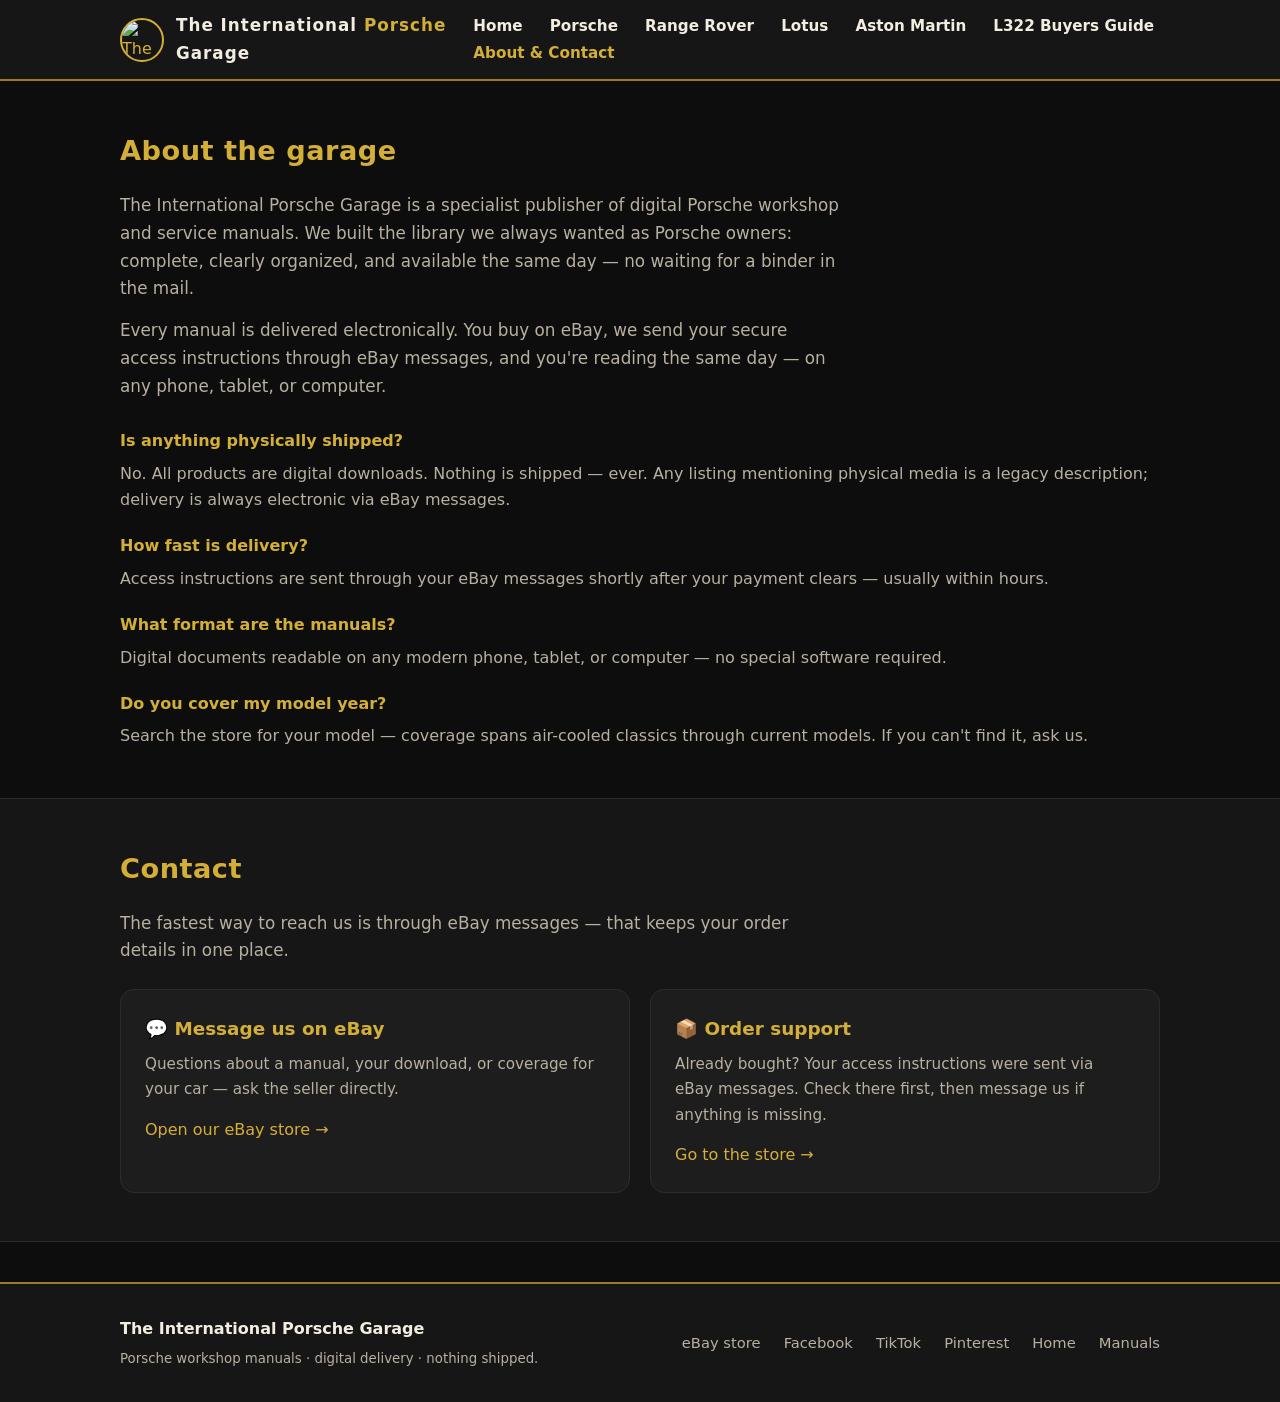
==== about.html @ 95711c68 "Garage site launch: brand pages + L322 buyers guide" ====
<!DOCTYPE html>
<html lang="en">
<head>
  <meta charset="utf-8">
  <meta name="viewport" content="width=device-width, initial-scale=1">
  <title>About &amp; Contact — The International Porsche Garage</title>
  <meta name="description" content="About The International Porsche Garage: digital Porsche workshop manuals with same-day digital delivery. Contact us through eBay messages.">
  <link rel="icon" href="assets/ipg-logo.jpg">
  <link rel="stylesheet" href="styles.css">
</head>
<body>

<header class="site">
  <div class="wrap nav">
    <a class="brand" href="index.html">
      <img src="assets/ipg-logo.jpg" alt="The International Porsche Garage logo">
      <span>The International <em>Porsche</em> Garage</span>
    </a>
    <nav class="links">
      <a href="index.html">Home</a>
      <a href="brands/porsche.html">Porsche</a>
      <a href="brands/range-rover.html">Range Rover</a>
      <a href="brands/lotus.html">Lotus</a>
      <a href="brands/aston-martin.html">Aston Martin</a>
      <a href="l322-buyers-guide.html">L322 Buyers Guide</a>
      <a href="about.html" class="active">About &amp; Contact</a>
    </nav>
  </div>
</header>

<section class="block">
  <div class="wrap">
    <h2>About the garage</h2>
    <p class="lead">The International Porsche Garage is a specialist publisher of digital Porsche workshop and service manuals. We built the library we always wanted as Porsche owners: complete, clearly organized, and available the same day — no waiting for a binder in the mail.</p>
    <p class="lead" style="margin-top:14px;">Every manual is delivered electronically. You buy on eBay, we send your secure access instructions through eBay messages, and you're reading the same day — on any phone, tablet, or computer.</p>

    <dl class="faq" style="margin-top:28px;">
      <dt>Is anything physically shipped?</dt>
      <dd>No. All products are digital downloads. Nothing is shipped — ever. Any listing mentioning physical media is a legacy description; delivery is always electronic via eBay messages.</dd>
      <dt>How fast is delivery?</dt>
      <dd>Access instructions are sent through your eBay messages shortly after your payment clears — usually within hours.</dd>
      <dt>What format are the manuals?</dt>
      <dd>Digital documents readable on any modern phone, tablet, or computer — no special software required.</dd>
      <dt>Do you cover my model year?</dt>
      <dd>Search the store for your model — coverage spans air-cooled classics through current models. If you can't find it, ask us.</dd>
    </dl>
  </div>
</section>

<section class="block alt">
  <div class="wrap">
    <h2>Contact</h2>
    <p class="lead">The fastest way to reach us is through eBay messages — that keeps your order details in one place.</p>
    <div class="grid" style="margin-top:24px;">
      <div class="card">
        <h3>💬 Message us on eBay</h3>
        <p>Questions about a manual, your download, or coverage for your car — ask the seller directly.</p>
        <a href="https://ebay.com/inf/internationalporschegarage?mkcid=1&mkrid=711-53200-19255-0&siteid=0&campid=5339212462&toolid=80008&mkevt=1" rel="noopener">Open our eBay store →</a>
      </div>
      <div class="card">
        <h3>📦 Order support</h3>
        <p>Already bought? Your access instructions were sent via eBay messages. Check there first, then message us if anything is missing.</p>
        <a href="https://ebay.com/inf/internationalporschegarage?mkcid=1&mkrid=711-53200-19255-0&siteid=0&campid=5339212462&toolid=80008&mkevt=1" rel="noopener">Go to the store →</a>
      </div>
    </div>
  </div>
</section>

<footer class="site">
  <div class="wrap">
    <div>
      <strong>The International Porsche Garage</strong>
      <small>Porsche workshop manuals · digital delivery · nothing shipped.</small>
    </div>
    <div class="links">
      <a href="https://ebay.com/inf/internationalporschegarage?mkcid=1&mkrid=711-53200-19255-0&siteid=0&campid=5339212462&toolid=80008&mkevt=1" rel="noopener">eBay store</a>
      <a href="https://www.facebook.com/theinternationalporschegarage" rel="noopener">Facebook</a>
      <a href="https://www.tiktok.com/@theinternationalporsche" rel="noopener">TikTok</a>
      <a href="https://www.pinterest.com/theinternationalporschegarage/" rel="noopener">Pinterest</a>
      <a href="index.html">Home</a>
      <a href="manuals.html">Manuals</a>
    </div>
  </div>
</footer>

</body>
</html>
---- styles.css ----
/* The International Porsche Garage — black & gold theme */
:root {
  --black: #0d0d0d;
  --coal: #161616;
  --panel: #1d1d1d;
  --gold: #d4af37;
  --gold-soft: #e8c766;
  --gold-dim: #9a7c26;
  --text: #f2ede0;
  --muted: #b8b0a0;
  --line: #2c2c2c;
}
* { box-sizing: border-box; margin: 0; padding: 0; }
html { scroll-behavior: smooth; }
body {
  font-family: "Segoe UI", system-ui, -apple-system, Helvetica, Arial, sans-serif;
  background: var(--black);
  color: var(--text);
  line-height: 1.65;
}
a { color: var(--gold); text-decoration: none; }
a:hover { color: var(--gold-soft); text-decoration: underline; }
.wrap { max-width: 1080px; margin: 0 auto; padding: 0 20px; }

/* Header */
header.site {
  background: var(--coal);
  border-bottom: 2px solid var(--gold-dim);
  position: sticky; top: 0; z-index: 50;
}
.nav { display: flex; align-items: center; justify-content: space-between; padding: 12px 20px; }
.brand { display: flex; align-items: center; gap: 12px; }
.brand img { width: 44px; height: 44px; border-radius: 50%; border: 2px solid var(--gold); object-fit: cover; }
.brand span { font-weight: 800; letter-spacing: 1px; font-size: 1.05rem; color: var(--text); }
.brand span em { color: var(--gold); font-style: normal; }
nav.links a { margin-left: 22px; font-weight: 600; font-size: .95rem; color: var(--text); }
nav.links a:hover, nav.links a.active { color: var(--gold); text-decoration: none; }

/* Hero */
.hero {
  text-align: center;
  padding: 64px 20px 56px;
  background: radial-gradient(ellipse at 50% 0%, #222 0%, var(--black) 70%);
}
.hero img.logo {
  width: 150px; height: 150px; border-radius: 50%;
  border: 4px solid var(--gold);
  box-shadow: 0 0 40px rgba(212,175,55,.25);
  object-fit: cover; margin-bottom: 22px;
}
.hero h1 { font-size: 2.4rem; letter-spacing: 1px; margin-bottom: 10px; }
.hero h1 .gold { color: var(--gold); }
.hero p.tag { color: var(--muted); font-size: 1.15rem; max-width: 640px; margin: 0 auto 28px; }
.btn {
  display: inline-block; background: var(--gold); color: #111;
  font-weight: 800; letter-spacing: .5px;
  padding: 14px 34px; border-radius: 999px; font-size: 1rem;
  border: 2px solid var(--gold);
}
.btn:hover { background: var(--gold-soft); color: #111; text-decoration: none; }
.btn.ghost { background: transparent; color: var(--gold); margin-left: 12px; }
.btn.ghost:hover { background: rgba(212,175,55,.12); color: var(--gold-soft); }

/* Sections */
section.block { padding: 48px 0; }
section.block.alt { background: var(--coal); border-top: 1px solid var(--line); border-bottom: 1px solid var(--line); }
h2 { color: var(--gold); font-size: 1.7rem; margin-bottom: 18px; letter-spacing: .5px; }
h2.center, .center { text-align: center; }
p.lead { color: var(--muted); font-size: 1.05rem; max-width: 720px; }
.grid { display: grid; grid-template-columns: repeat(auto-fit, minmax(240px, 1fr)); gap: 20px; margin-top: 28px; }
.card {
  background: var(--panel); border: 1px solid var(--line); border-radius: 14px;
  padding: 24px; transition: transform .15s, border-color .15s;
}
.card:hover { transform: translateY(-3px); border-color: var(--gold-dim); }
.card h3 { color: var(--gold); margin-bottom: 8px; font-size: 1.15rem; }
.card p { color: var(--muted); font-size: .95rem; margin-bottom: 14px; }
.card .price { color: var(--text); font-weight: 700; margin-bottom: 14px; display: block; }
.steps { display: grid; grid-template-columns: repeat(auto-fit, minmax(220px, 1fr)); gap: 20px; margin-top: 24px; }
.step { background: var(--panel); border: 1px solid var(--line); border-radius: 14px; padding: 24px; }
.step .num {
  display: inline-flex; width: 40px; height: 40px; border-radius: 50%;
  background: var(--gold); color: #111; font-weight: 800;
  align-items: center; justify-content: center; margin-bottom: 12px;
}
.step h3 { margin-bottom: 8px; }
.step p { color: var(--muted); font-size: .95rem; }

/* Footer */
footer.site { background: var(--coal); border-top: 2px solid var(--gold-dim); padding: 32px 20px; margin-top: 40px; }
footer.site .wrap { display: flex; flex-wrap: wrap; gap: 24px; justify-content: space-between; align-items: center; }
footer.site small { color: var(--muted); display: block; margin-top: 6px; }
footer.site .links a { margin-left: 18px; font-size: .92rem; color: var(--muted); }
footer.site .links a:hover { color: var(--gold); }

/* FAQ / about */
.faq dt { color: var(--gold); font-weight: 700; margin-top: 20px; }
.faq dd { color: var(--muted); margin-top: 6px; }
.note {
  background: rgba(212,175,55,.08); border-left: 4px solid var(--gold);
  padding: 16px 20px; border-radius: 0 10px 10px 0; margin: 24px 0; color: var(--muted);
}
@media (max-width: 640px) {
  .hero h1 { font-size: 1.8rem; }
  nav.links a { margin-left: 14px; font-size: .85rem; }
  .btn.ghost { margin-left: 0; margin-top: 12px; }
}

/* Brand pages */
.brand-hero { padding: 56px 20px 44px; }
ul.ticks { list-style: none; margin: 18px 0; }
ul.ticks li { color: var(--muted); padding: 6px 0 6px 30px; position: relative; }
ul.ticks li::before { content: "✓"; color: var(--gold); position: absolute; left: 4px; font-weight: 800; }
.buybox {
  background: var(--panel); border: 2px solid var(--gold-dim); border-radius: 14px;
  padding: 28px; margin: 24px auto 0; max-width: 680px; text-align: center;
}
.buybox h3 { color: var(--gold); margin-bottom: 10px; }
.buybox .muted, p.muted { color: var(--muted); font-size: .95rem; }
.gallery {
  display: grid; grid-template-columns: repeat(auto-fill, minmax(200px, 1fr));
  gap: 16px; margin-top: 28px;
}
.gallery figure {
  background: var(--panel); border: 1px solid var(--line); border-radius: 12px;
  overflow: hidden; margin: 0;
}
.gallery img { width: 100%; height: 190px; object-fit: cover; display: block; }
.gallery figcaption { color: var(--muted); font-size: .82rem; padding: 10px 12px; text-transform: capitalize; }

/* Brand hub cards */
.brand-card { overflow: hidden; }
.brand-card img { width: 100%; height: 190px; object-fit: cover; border-radius: 10px; margin-bottom: 14px; display: block; }
.save { color: var(--gold-soft); font-weight: 700; }

/* Admin tool */
.admin-wrap { max-width: 760px; margin: 0 auto; padding: 24px 20px 60px; }
.passgate { text-align: center; padding: 60px 20px; }
.passgate input, .admin input[type=text], .admin input[type=url], .admin textarea, .admin select {
  width: 100%; background: var(--panel); border: 1px solid var(--line); color: var(--text);
  border-radius: 10px; padding: 12px 14px; font-size: 1rem; margin: 6px 0 14px; font-family: inherit;
}
.admin textarea { min-height: 90px; }
.admin label { color: var(--gold); font-weight: 700; display: block; margin-top: 18px; }
.admin .hint { color: var(--muted); font-size: .88rem; margin-top: -8px; margin-bottom: 8px; }
.tabs { display: flex; gap: 8px; flex-wrap: wrap; margin: 20px 0; }
.tabs button {
  flex: 1 1 0; min-width: 120px; background: var(--panel); border: 1px solid var(--line);
  color: var(--text); border-radius: 999px; padding: 12px 8px; font-weight: 700; font-size: .95rem;
}
.tabs button.active { background: var(--gold); color: #111; border-color: var(--gold); }
.thumbs { display: flex; flex-wrap: wrap; gap: 10px; margin-top: 12px; }
.thumb { position: relative; width: 96px; }
.thumb img { width: 96px; height: 96px; object-fit: cover; border-radius: 10px; border: 1px solid var(--line); display: block; }
.thumb.hero img { border: 3px solid var(--gold); }
.thumb .x {
  position: absolute; top: -8px; right: -8px; width: 26px; height: 26px; border-radius: 50%;
  background: #a33; color: #fff; border: none; font-weight: 800; font-size: 14px; line-height: 1;
}
.thumb .makero {
  position: absolute; bottom: -8px; left: 4px; font-size: .68rem; background: var(--gold);
  color: #111; border: none; border-radius: 999px; padding: 2px 8px; font-weight: 700;
}
.prod { background: var(--panel); border: 1px solid var(--line); border-radius: 12px; padding: 16px; margin: 12px 0; }
.prod .row { display: flex; gap: 10px; }
.savebar { position: sticky; bottom: 0; background: var(--coal); border-top: 2px solid var(--gold-dim); padding: 14px 20px; display: flex; gap: 10px; margin: 24px -20px 0; }
.savebar .btn { flex: 1; padding: 14px 10px; font-size: .95rem; }
.bigbtn { display: block; width: 100%; margin: 10px 0; }
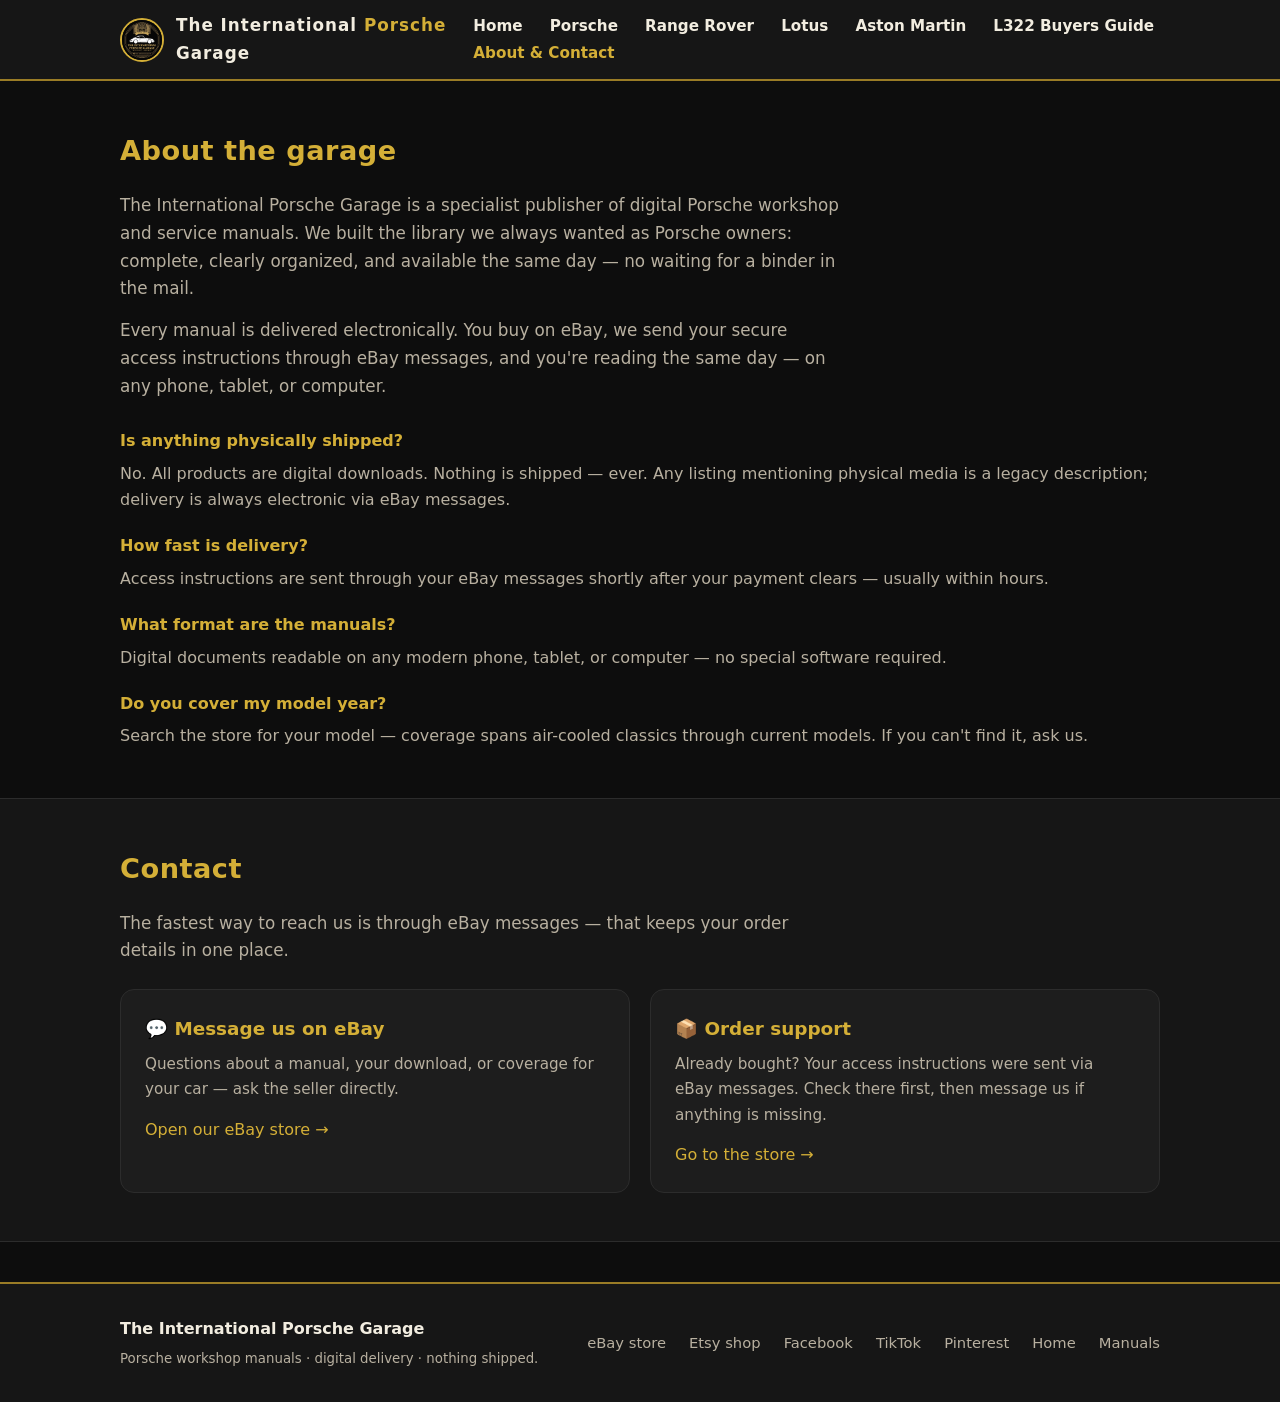
==== commit 4a4b965f: "Add Etsy shop links (hero, footers, how-to-buy)" ====
--- a/about.html
+++ b/about.html
@@ -74,6 +74,7 @@
     </div>
     <div class="links">
       <a href="https://ebay.com/inf/internationalporschegarage?mkcid=1&mkrid=711-53200-19255-0&siteid=0&campid=5339212462&toolid=80008&mkevt=1" rel="noopener">eBay store</a>
+      <a href="https://internationalgarage.etsy.com" rel="noopener">Etsy shop</a>
       <a href="https://www.facebook.com/theinternationalporschegarage" rel="noopener">Facebook</a>
       <a href="https://www.tiktok.com/@theinternationalporsche" rel="noopener">TikTok</a>
       <a href="https://www.pinterest.com/theinternationalporschegarage/" rel="noopener">Pinterest</a>
--- a/styles.css
+++ b/styles.css
@@ -117,6 +117,8 @@
 }
 .buybox h3 { color: var(--gold); margin-bottom: 10px; }
 .buybox .muted, p.muted { color: var(--muted); font-size: .95rem; }
+.buy-links { display: flex; flex-wrap: wrap; gap: 8px 22px; margin-top: 12px; }
+.buy-links a { white-space: nowrap; }
 .gallery {
   display: grid; grid-template-columns: repeat(auto-fill, minmax(200px, 1fr));
   gap: 16px; margin-top: 28px;
@@ -132,6 +134,13 @@
 .brand-card { overflow: hidden; }
 .brand-card img { width: 100%; height: 190px; object-fit: cover; border-radius: 10px; margin-bottom: 14px; display: block; }
 .save { color: var(--gold-soft); font-weight: 700; }
+
+/* Video embeds */
+.videos { display: grid; grid-template-columns: repeat(auto-fill, minmax(300px, 1fr)); gap: 16px; margin-top: 28px; }
+.videos figure { background: var(--panel); border: 1px solid var(--line); border-radius: 12px; overflow: hidden; margin: 0; }
+.video-wrap { position: relative; padding-bottom: 56.25%; height: 0; }
+.video-wrap iframe, .video-wrap video { position: absolute; top: 0; left: 0; width: 100%; height: 100%; border: 0; }
+.videos figcaption { color: var(--muted); font-size: .82rem; padding: 10px 12px; }
 
 /* Admin tool */
 .admin-wrap { max-width: 760px; margin: 0 auto; padding: 24px 20px 60px; }
@@ -166,3 +175,10 @@
 .savebar { position: sticky; bottom: 0; background: var(--coal); border-top: 2px solid var(--gold-dim); padding: 14px 20px; display: flex; gap: 10px; margin: 24px -20px 0; }
 .savebar .btn { flex: 1; padding: 14px 10px; font-size: .95rem; }
 .bigbtn { display: block; width: 100%; margin: 10px 0; }
+
+/* Newsletter signup + bundle */
+.signup { display: flex; gap: 10px; justify-content: center; margin: 18px auto 10px; max-width: 520px; flex-wrap: wrap; }
+.signup input[type=email] { flex: 1; min-width: 220px; background: var(--panel); border: 1px solid var(--line); color: var(--text); border-radius: 10px; padding: 12px 14px; font-size: 1rem; }
+.signup input[type=email]:focus { outline: none; border-color: var(--gold); }
+.signup .btn { border: none; cursor: pointer; }
+.bundle-price { font-size: 1.4rem; color: var(--gold); font-weight: 800; }
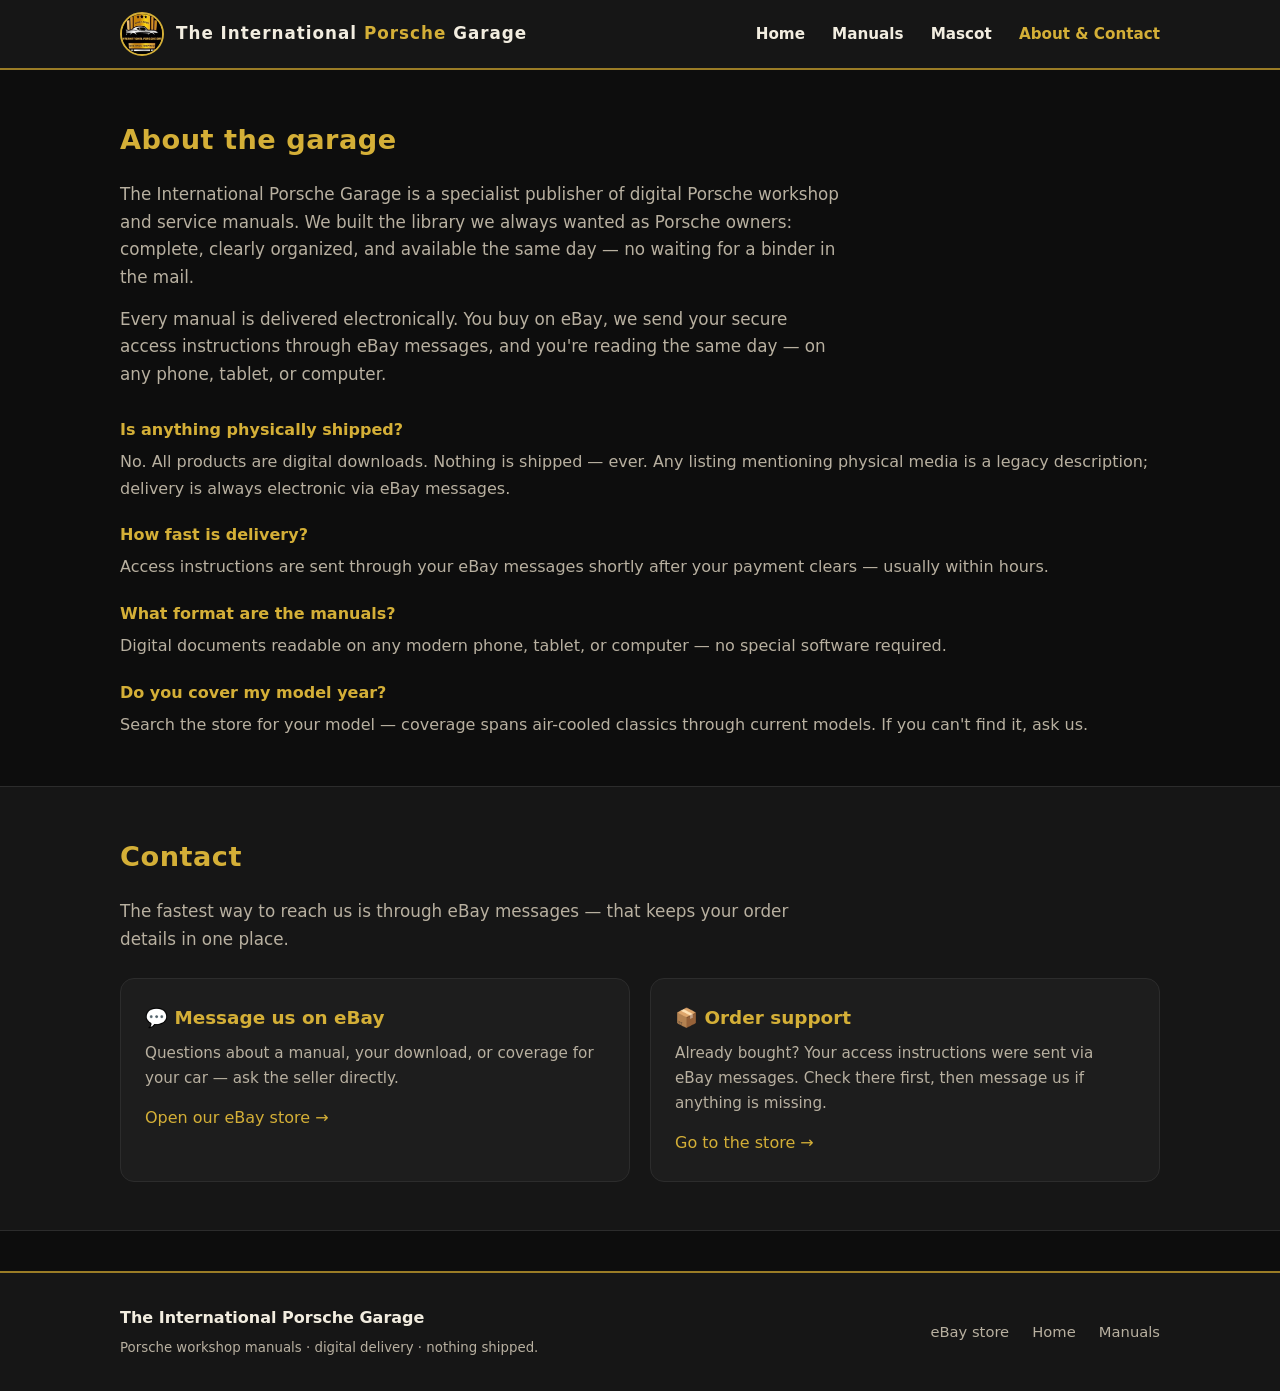
==== commit a81540df: "Add mascot page with 3 videos + nav links" ====
--- a/about.html
+++ b/about.html
@@ -18,11 +18,8 @@
     </a>
     <nav class="links">
       <a href="index.html">Home</a>
-      <a href="brands/porsche.html">Porsche</a>
-      <a href="brands/range-rover.html">Range Rover</a>
-      <a href="brands/lotus.html">Lotus</a>
-      <a href="brands/aston-martin.html">Aston Martin</a>
-      <a href="l322-buyers-guide.html">L322 Buyers Guide</a>
+      <a href="manuals.html">Manuals</a>
+      <a href="mascot.html">Mascot</a>
       <a href="about.html" class="active">About &amp; Contact</a>
     </nav>
   </div>
@@ -74,10 +71,6 @@
     </div>
     <div class="links">
       <a href="https://ebay.com/inf/internationalporschegarage?mkcid=1&mkrid=711-53200-19255-0&siteid=0&campid=5339212462&toolid=80008&mkevt=1" rel="noopener">eBay store</a>
-      <a href="https://internationalgarage.etsy.com" rel="noopener">Etsy shop</a>
-      <a href="https://www.facebook.com/theinternationalporschegarage" rel="noopener">Facebook</a>
-      <a href="https://www.tiktok.com/@theinternationalporsche" rel="noopener">TikTok</a>
-      <a href="https://www.pinterest.com/theinternationalporschegarage/" rel="noopener">Pinterest</a>
       <a href="index.html">Home</a>
       <a href="manuals.html">Manuals</a>
     </div>
--- a/styles.css
+++ b/styles.css
@@ -105,80 +105,3 @@
   nav.links a { margin-left: 14px; font-size: .85rem; }
   .btn.ghost { margin-left: 0; margin-top: 12px; }
 }
-
-/* Brand pages */
-.brand-hero { padding: 56px 20px 44px; }
-ul.ticks { list-style: none; margin: 18px 0; }
-ul.ticks li { color: var(--muted); padding: 6px 0 6px 30px; position: relative; }
-ul.ticks li::before { content: "✓"; color: var(--gold); position: absolute; left: 4px; font-weight: 800; }
-.buybox {
-  background: var(--panel); border: 2px solid var(--gold-dim); border-radius: 14px;
-  padding: 28px; margin: 24px auto 0; max-width: 680px; text-align: center;
-}
-.buybox h3 { color: var(--gold); margin-bottom: 10px; }
-.buybox .muted, p.muted { color: var(--muted); font-size: .95rem; }
-.buy-links { display: flex; flex-wrap: wrap; gap: 8px 22px; margin-top: 12px; }
-.buy-links a { white-space: nowrap; }
-.gallery {
-  display: grid; grid-template-columns: repeat(auto-fill, minmax(200px, 1fr));
-  gap: 16px; margin-top: 28px;
-}
-.gallery figure {
-  background: var(--panel); border: 1px solid var(--line); border-radius: 12px;
-  overflow: hidden; margin: 0;
-}
-.gallery img { width: 100%; height: 190px; object-fit: cover; display: block; }
-.gallery figcaption { color: var(--muted); font-size: .82rem; padding: 10px 12px; text-transform: capitalize; }
-
-/* Brand hub cards */
-.brand-card { overflow: hidden; }
-.brand-card img { width: 100%; height: 190px; object-fit: cover; border-radius: 10px; margin-bottom: 14px; display: block; }
-.save { color: var(--gold-soft); font-weight: 700; }
-
-/* Video embeds */
-.videos { display: grid; grid-template-columns: repeat(auto-fill, minmax(300px, 1fr)); gap: 16px; margin-top: 28px; }
-.videos figure { background: var(--panel); border: 1px solid var(--line); border-radius: 12px; overflow: hidden; margin: 0; }
-.video-wrap { position: relative; padding-bottom: 56.25%; height: 0; }
-.video-wrap iframe, .video-wrap video { position: absolute; top: 0; left: 0; width: 100%; height: 100%; border: 0; }
-.videos figcaption { color: var(--muted); font-size: .82rem; padding: 10px 12px; }
-
-/* Admin tool */
-.admin-wrap { max-width: 760px; margin: 0 auto; padding: 24px 20px 60px; }
-.passgate { text-align: center; padding: 60px 20px; }
-.passgate input, .admin input[type=text], .admin input[type=url], .admin textarea, .admin select {
-  width: 100%; background: var(--panel); border: 1px solid var(--line); color: var(--text);
-  border-radius: 10px; padding: 12px 14px; font-size: 1rem; margin: 6px 0 14px; font-family: inherit;
-}
-.admin textarea { min-height: 90px; }
-.admin label { color: var(--gold); font-weight: 700; display: block; margin-top: 18px; }
-.admin .hint { color: var(--muted); font-size: .88rem; margin-top: -8px; margin-bottom: 8px; }
-.tabs { display: flex; gap: 8px; flex-wrap: wrap; margin: 20px 0; }
-.tabs button {
-  flex: 1 1 0; min-width: 120px; background: var(--panel); border: 1px solid var(--line);
-  color: var(--text); border-radius: 999px; padding: 12px 8px; font-weight: 700; font-size: .95rem;
-}
-.tabs button.active { background: var(--gold); color: #111; border-color: var(--gold); }
-.thumbs { display: flex; flex-wrap: wrap; gap: 10px; margin-top: 12px; }
-.thumb { position: relative; width: 96px; }
-.thumb img { width: 96px; height: 96px; object-fit: cover; border-radius: 10px; border: 1px solid var(--line); display: block; }
-.thumb.hero img { border: 3px solid var(--gold); }
-.thumb .x {
-  position: absolute; top: -8px; right: -8px; width: 26px; height: 26px; border-radius: 50%;
-  background: #a33; color: #fff; border: none; font-weight: 800; font-size: 14px; line-height: 1;
-}
-.thumb .makero {
-  position: absolute; bottom: -8px; left: 4px; font-size: .68rem; background: var(--gold);
-  color: #111; border: none; border-radius: 999px; padding: 2px 8px; font-weight: 700;
-}
-.prod { background: var(--panel); border: 1px solid var(--line); border-radius: 12px; padding: 16px; margin: 12px 0; }
-.prod .row { display: flex; gap: 10px; }
-.savebar { position: sticky; bottom: 0; background: var(--coal); border-top: 2px solid var(--gold-dim); padding: 14px 20px; display: flex; gap: 10px; margin: 24px -20px 0; }
-.savebar .btn { flex: 1; padding: 14px 10px; font-size: .95rem; }
-.bigbtn { display: block; width: 100%; margin: 10px 0; }
-
-/* Newsletter signup + bundle */
-.signup { display: flex; gap: 10px; justify-content: center; margin: 18px auto 10px; max-width: 520px; flex-wrap: wrap; }
-.signup input[type=email] { flex: 1; min-width: 220px; background: var(--panel); border: 1px solid var(--line); color: var(--text); border-radius: 10px; padding: 12px 14px; font-size: 1rem; }
-.signup input[type=email]:focus { outline: none; border-color: var(--gold); }
-.signup .btn { border: none; cursor: pointer; }
-.bundle-price { font-size: 1.4rem; color: var(--gold); font-weight: 800; }
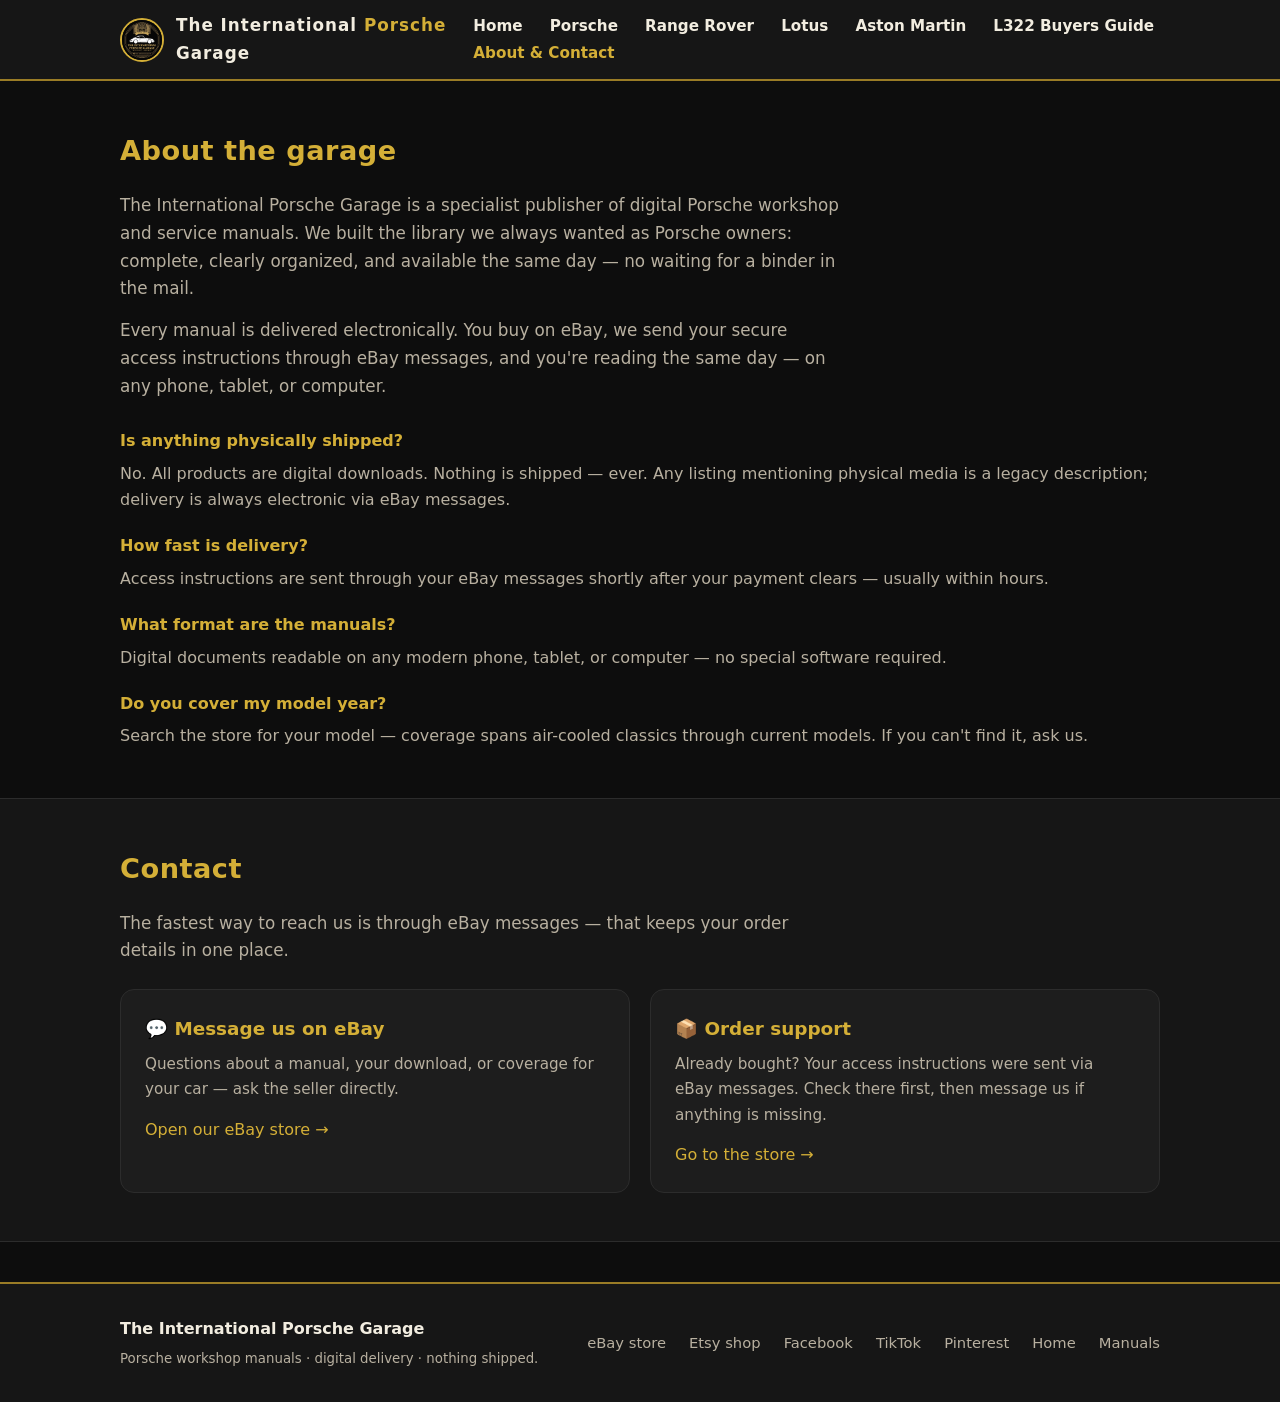
==== commit b70c87d1: "Sync new buyers-guide videos to brand pages" ====
--- a/about.html
+++ b/about.html
@@ -18,8 +18,11 @@
     </a>
     <nav class="links">
       <a href="index.html">Home</a>
-      <a href="manuals.html">Manuals</a>
-      <a href="mascot.html">Mascot</a>
+      <a href="brands/porsche.html">Porsche</a>
+      <a href="brands/range-rover.html">Range Rover</a>
+      <a href="brands/lotus.html">Lotus</a>
+      <a href="brands/aston-martin.html">Aston Martin</a>
+      <a href="l322-buyers-guide.html">L322 Buyers Guide</a>
       <a href="about.html" class="active">About &amp; Contact</a>
     </nav>
   </div>
@@ -71,6 +74,10 @@
     </div>
     <div class="links">
       <a href="https://ebay.com/inf/internationalporschegarage?mkcid=1&mkrid=711-53200-19255-0&siteid=0&campid=5339212462&toolid=80008&mkevt=1" rel="noopener">eBay store</a>
+      <a href="https://internationalgarage.etsy.com" rel="noopener">Etsy shop</a>
+      <a href="https://www.facebook.com/theinternationalporschegarage" rel="noopener">Facebook</a>
+      <a href="https://www.tiktok.com/@theinternationalporsche" rel="noopener">TikTok</a>
+      <a href="https://www.pinterest.com/theinternationalporschegarage/" rel="noopener">Pinterest</a>
       <a href="index.html">Home</a>
       <a href="manuals.html">Manuals</a>
     </div>
--- a/styles.css
+++ b/styles.css
@@ -105,3 +105,80 @@
   nav.links a { margin-left: 14px; font-size: .85rem; }
   .btn.ghost { margin-left: 0; margin-top: 12px; }
 }
+
+/* Brand pages */
+.brand-hero { padding: 56px 20px 44px; }
+ul.ticks { list-style: none; margin: 18px 0; }
+ul.ticks li { color: var(--muted); padding: 6px 0 6px 30px; position: relative; }
+ul.ticks li::before { content: "✓"; color: var(--gold); position: absolute; left: 4px; font-weight: 800; }
+.buybox {
+  background: var(--panel); border: 2px solid var(--gold-dim); border-radius: 14px;
+  padding: 28px; margin: 24px auto 0; max-width: 680px; text-align: center;
+}
+.buybox h3 { color: var(--gold); margin-bottom: 10px; }
+.buybox .muted, p.muted { color: var(--muted); font-size: .95rem; }
+.buy-links { display: flex; flex-wrap: wrap; gap: 8px 22px; margin-top: 12px; }
+.buy-links a { white-space: nowrap; }
+.gallery {
+  display: grid; grid-template-columns: repeat(auto-fill, minmax(200px, 1fr));
+  gap: 16px; margin-top: 28px;
+}
+.gallery figure {
+  background: var(--panel); border: 1px solid var(--line); border-radius: 12px;
+  overflow: hidden; margin: 0;
+}
+.gallery img { width: 100%; height: 190px; object-fit: cover; display: block; }
+.gallery figcaption { color: var(--muted); font-size: .82rem; padding: 10px 12px; text-transform: capitalize; }
+
+/* Brand hub cards */
+.brand-card { overflow: hidden; }
+.brand-card img { width: 100%; height: 190px; object-fit: cover; border-radius: 10px; margin-bottom: 14px; display: block; }
+.save { color: var(--gold-soft); font-weight: 700; }
+
+/* Video embeds */
+.videos { display: grid; grid-template-columns: repeat(auto-fill, minmax(300px, 1fr)); gap: 16px; margin-top: 28px; }
+.videos figure { background: var(--panel); border: 1px solid var(--line); border-radius: 12px; overflow: hidden; margin: 0; }
+.video-wrap { position: relative; padding-bottom: 56.25%; height: 0; }
+.video-wrap iframe, .video-wrap video { position: absolute; top: 0; left: 0; width: 100%; height: 100%; border: 0; }
+.videos figcaption { color: var(--muted); font-size: .82rem; padding: 10px 12px; }
+
+/* Admin tool */
+.admin-wrap { max-width: 760px; margin: 0 auto; padding: 24px 20px 60px; }
+.passgate { text-align: center; padding: 60px 20px; }
+.passgate input, .admin input[type=text], .admin input[type=url], .admin textarea, .admin select {
+  width: 100%; background: var(--panel); border: 1px solid var(--line); color: var(--text);
+  border-radius: 10px; padding: 12px 14px; font-size: 1rem; margin: 6px 0 14px; font-family: inherit;
+}
+.admin textarea { min-height: 90px; }
+.admin label { color: var(--gold); font-weight: 700; display: block; margin-top: 18px; }
+.admin .hint { color: var(--muted); font-size: .88rem; margin-top: -8px; margin-bottom: 8px; }
+.tabs { display: flex; gap: 8px; flex-wrap: wrap; margin: 20px 0; }
+.tabs button {
+  flex: 1 1 0; min-width: 120px; background: var(--panel); border: 1px solid var(--line);
+  color: var(--text); border-radius: 999px; padding: 12px 8px; font-weight: 700; font-size: .95rem;
+}
+.tabs button.active { background: var(--gold); color: #111; border-color: var(--gold); }
+.thumbs { display: flex; flex-wrap: wrap; gap: 10px; margin-top: 12px; }
+.thumb { position: relative; width: 96px; }
+.thumb img { width: 96px; height: 96px; object-fit: cover; border-radius: 10px; border: 1px solid var(--line); display: block; }
+.thumb.hero img { border: 3px solid var(--gold); }
+.thumb .x {
+  position: absolute; top: -8px; right: -8px; width: 26px; height: 26px; border-radius: 50%;
+  background: #a33; color: #fff; border: none; font-weight: 800; font-size: 14px; line-height: 1;
+}
+.thumb .makero {
+  position: absolute; bottom: -8px; left: 4px; font-size: .68rem; background: var(--gold);
+  color: #111; border: none; border-radius: 999px; padding: 2px 8px; font-weight: 700;
+}
+.prod { background: var(--panel); border: 1px solid var(--line); border-radius: 12px; padding: 16px; margin: 12px 0; }
+.prod .row { display: flex; gap: 10px; }
+.savebar { position: sticky; bottom: 0; background: var(--coal); border-top: 2px solid var(--gold-dim); padding: 14px 20px; display: flex; gap: 10px; margin: 24px -20px 0; }
+.savebar .btn { flex: 1; padding: 14px 10px; font-size: .95rem; }
+.bigbtn { display: block; width: 100%; margin: 10px 0; }
+
+/* Newsletter signup + bundle */
+.signup { display: flex; gap: 10px; justify-content: center; margin: 18px auto 10px; max-width: 520px; flex-wrap: wrap; }
+.signup input[type=email] { flex: 1; min-width: 220px; background: var(--panel); border: 1px solid var(--line); color: var(--text); border-radius: 10px; padding: 12px 14px; font-size: 1rem; }
+.signup input[type=email]:focus { outline: none; border-color: var(--gold); }
+.signup .btn { border: none; cursor: pointer; }
+.bundle-price { font-size: 1.4rem; color: var(--gold); font-weight: 800; }
